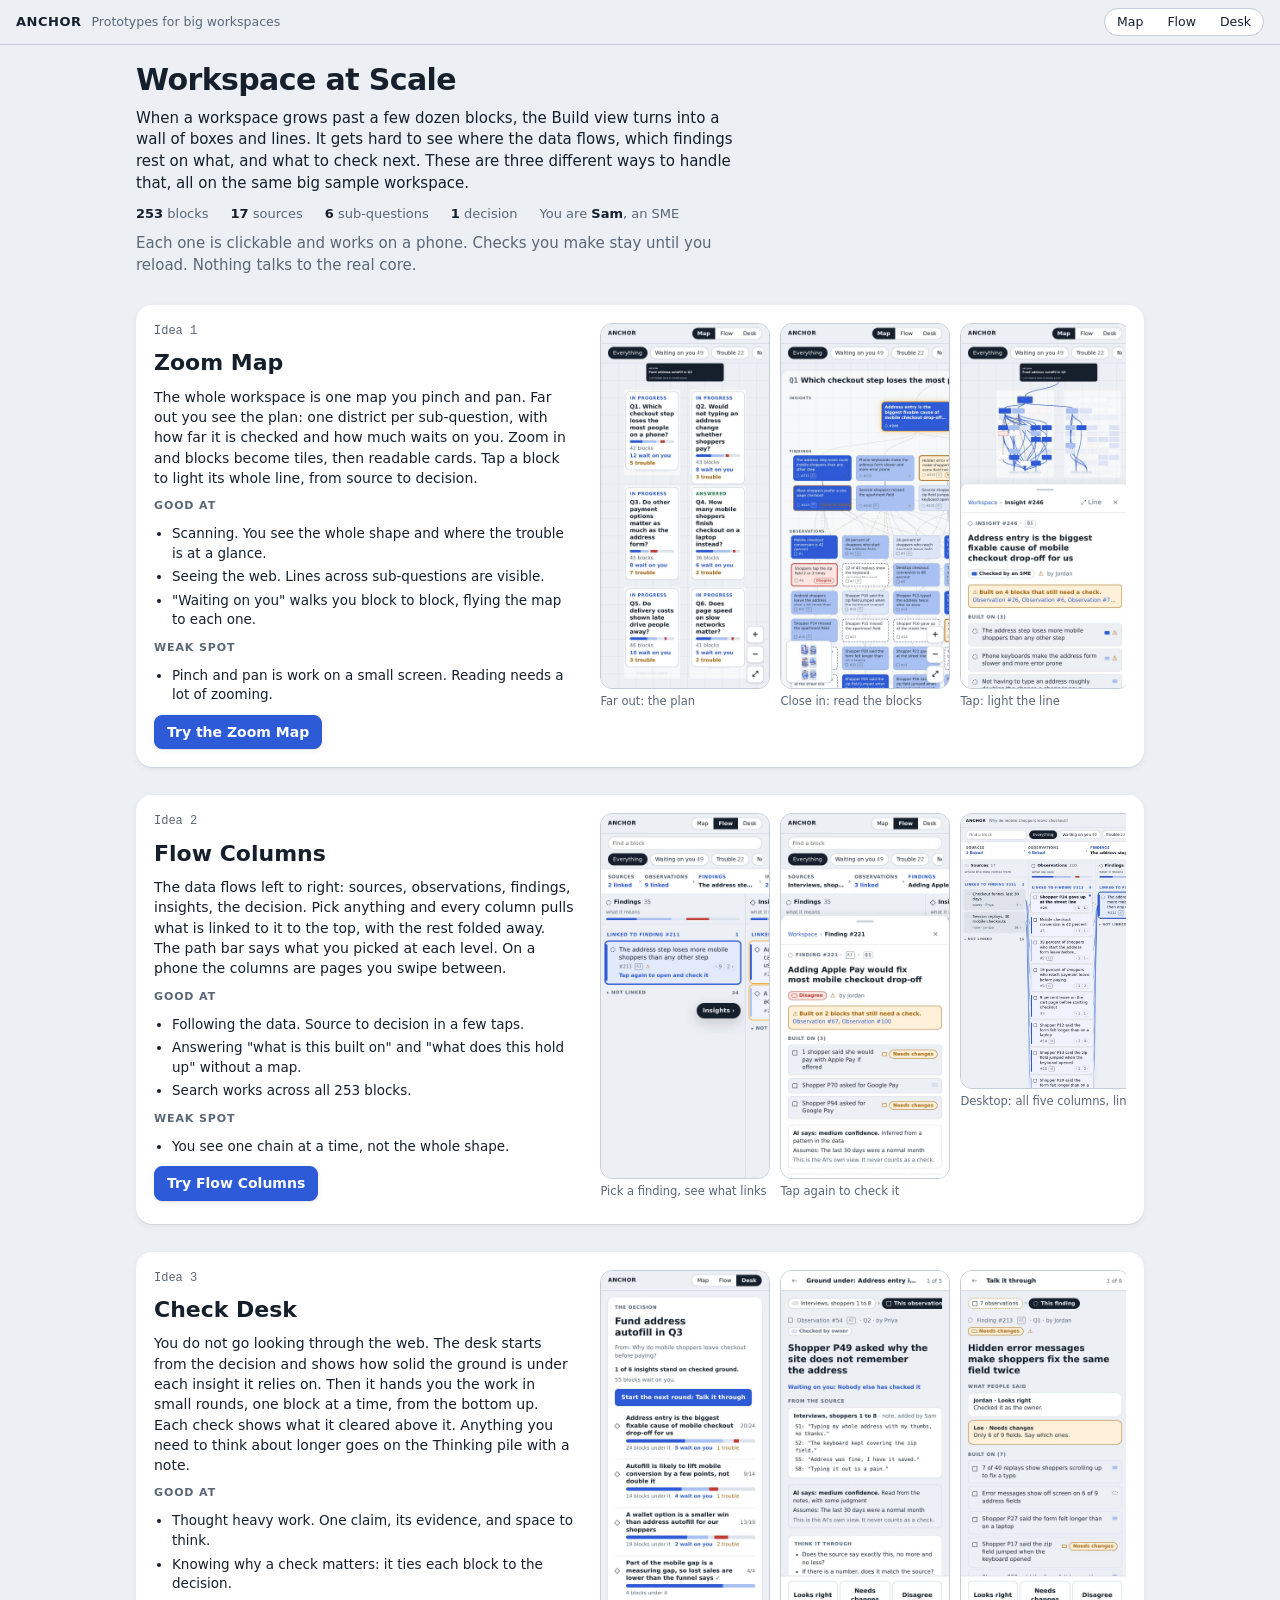
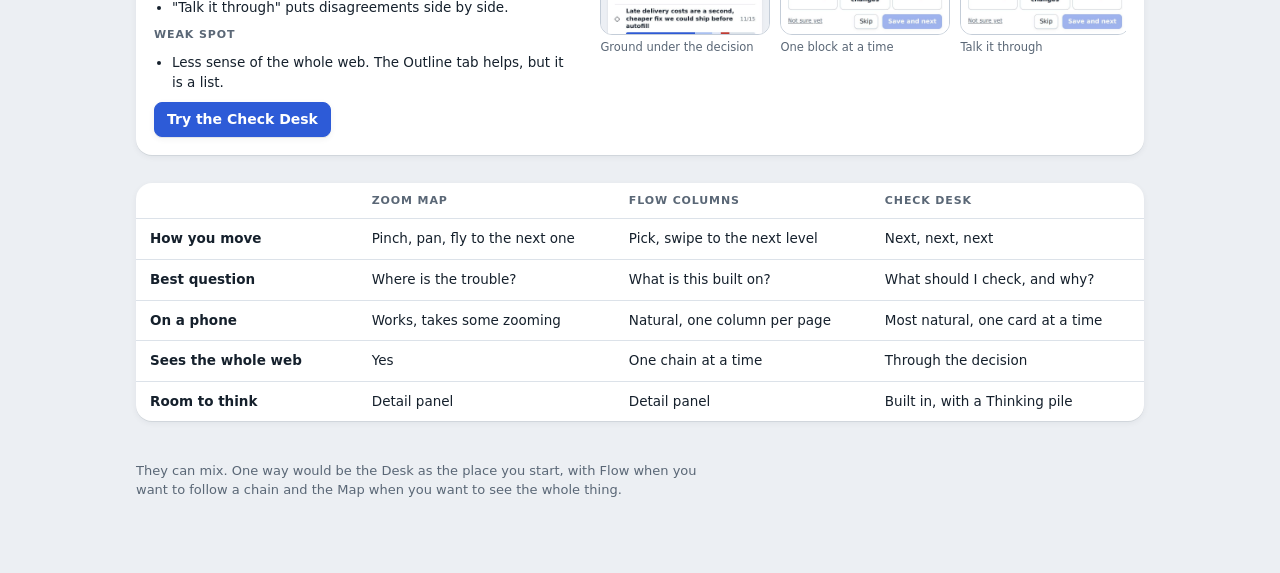
==== prototypes/workspace-scale/index.html @ 54963a24 "Add three prototypes for big workspaces: Zoom Map, Flow Columns, Check Desk All three run on one sha" ====
<!doctype html>
<html lang="en">
<head>
<meta charset="utf-8">
<meta name="viewport" content="width=device-width, initial-scale=1, viewport-fit=cover">
<title>Workspace at Scale</title>
<link rel="stylesheet" href="shared.css">
<style>
  /* Front page for the three workspace-scale prototypes: the problem, then one
     section per idea with phone shots, what it is good at, and a link to try it. */
  body { overflow-y: auto; }
  .page { max-width: 1040px; margin: 0 auto; padding-inline: 16px; padding-block: 18px 60px; display: flex; flex-direction: column; gap: 28px; }
  .intro { display: flex; flex-direction: column; gap: 10px; max-width: 68ch; }
  .intro h1 { font-size: 30px; line-height: 1.15; font-weight: 800; letter-spacing: -.02em; }
  .intro p { margin: 0; font-size: 15px; }
  .facts { display: flex; flex-wrap: wrap; gap: 8px 22px; font-size: 13px; color: var(--muted); }
  .facts b { color: var(--ink); font-variant-numeric: tabular-nums; }
  .idea { background: var(--surface); border-radius: 16px; box-shadow: var(--shadow); padding: 18px; display: grid; grid-template-columns: minmax(0, 1fr) minmax(0, 1.25fr); gap: 18px 26px; }
  @media (max-width: 860px) { .idea { grid-template-columns: minmax(0, 1fr); } }
  .idea .txt { display: flex; flex-direction: column; gap: 10px; min-width: 0; }
  .idea .num { font-family: var(--f-mono); font-size: 12px; color: var(--muted); }
  .idea h2 { font-size: 22px; line-height: 1.2; }
  .idea p { margin: 0; }
  .idea ul { margin: 0; padding-left: 18px; display: flex; flex-direction: column; gap: 4px; font-size: 13.5px; }
  .idea h3 { font-size: 11px; text-transform: uppercase; letter-spacing: .08em; color: var(--muted); font-weight: 700; }
  .try { align-self: flex-start; text-decoration: none; display: inline-block; }
  .shots { display: flex; gap: 10px; overflow-x: auto; padding-bottom: 6px; scroll-snap-type: x mandatory; min-width: 0; }
  .shots figure { margin: 0; flex: none; scroll-snap-align: start; display: flex; flex-direction: column; gap: 4px; }
  .shots img { display: block; border-radius: 12px; border: 1px solid var(--line); background: var(--bg); }
  .shots .ph img { width: 170px; height: auto; }
  .shots .dk img { width: 440px; max-width: 78vw; height: auto; }
  .shots figcaption { font-size: 11.5px; color: var(--muted); max-width: 170px; }
  .shots .dk figcaption { max-width: 440px; }
  .cmp { overflow-x: auto; background: var(--surface); border-radius: 16px; box-shadow: var(--shadow); }
  table { border-collapse: collapse; width: 100%; min-width: 620px; font-size: 13.5px; }
  th, td { text-align: left; padding: 10px 14px; border-top: 1px solid var(--line-soft); vertical-align: top; }
  thead th { border-top: 0; font-size: 11px; text-transform: uppercase; letter-spacing: .08em; color: var(--muted); }
  tbody th { font-weight: 600; width: 22%; }
  .note { font-size: 13px; color: var(--muted); max-width: 68ch; }
</style>
</head>
<body>
<header class="bar">
  <span class="brand">ANCHOR</span>
  <span class="wsname">Prototypes for big workspaces</span>
  <nav class="protos" aria-label="Prototypes"><a href="map.html">Map</a><a href="flow.html">Flow</a><a href="desk.html">Desk</a></nav>
</header>
<main class="page">
  <section class="intro">
    <h1>Workspace at Scale</h1>
    <p>When a workspace grows past a few dozen blocks, the Build view turns into a wall of boxes and lines. It gets hard to see where the data flows, which findings rest on what, and what to check next. These are three different ways to handle that, all on the same big sample workspace.</p>
    <div class="facts"><span><b>253</b> blocks</span><span><b>17</b> sources</span><span><b>6</b> sub-questions</span><span><b>1</b> decision</span><span>You are <b>Sam</b>, an SME</span></div>
    <p class="note">Each one is clickable and works on a phone. Checks you make stay until you reload. Nothing talks to the real core.</p>
  </section>

  <section class="idea" aria-labelledby="i1">
    <div class="txt">
      <span class="num">Idea 1</span>
      <h2 id="i1">Zoom Map</h2>
      <p>The whole workspace is one map you pinch and pan. Far out you see the plan: one district per sub-question, with how far it is checked and how much waits on you. Zoom in and blocks become tiles, then readable cards. Tap a block to light its whole line, from source to decision.</p>
      <h3>Good at</h3>
      <ul><li>Scanning. You see the whole shape and where the trouble is at a glance.</li><li>Seeing the web. Lines across sub-questions are visible.</li><li>"Waiting on you" walks you block to block, flying the map to each one.</li></ul>
      <h3>Weak spot</h3>
      <ul><li>Pinch and pan is work on a small screen. Reading needs a lot of zooming.</li></ul>
      <a class="btn primary try" href="map.html">Try the Zoom Map</a>
    </div>
    <div class="shots">
      <figure class="ph"><img src="shots/phone-map-plan.jpg" alt="Zoom Map on a phone, zoomed out: six sub-question cards with check bars" loading="lazy"><figcaption>Far out: the plan</figcaption></figure>
      <figure class="ph"><img src="shots/phone-map-read.jpg" alt="Zoom Map on a phone, zoomed in: readable block cards" loading="lazy"><figcaption>Close in: read the blocks</figcaption></figure>
      <figure class="ph"><img src="shots/phone-map-trace.jpg" alt="Zoom Map on a phone tracing one insight's line" loading="lazy"><figcaption>Tap: light the line</figcaption></figure>
      <figure class="dk"><img src="shots/desktop-map-trace.jpg" alt="Zoom Map on a desktop tracing an insight's line, detail on the right" loading="lazy"><figcaption>Desktop: the line and the detail side by side</figcaption></figure>
    </div>
  </section>

  <section class="idea" aria-labelledby="i2">
    <div class="txt">
      <span class="num">Idea 2</span>
      <h2 id="i2">Flow Columns</h2>
      <p>The data flows left to right: sources, observations, findings, insights, the decision. Pick anything and every column pulls what is linked to it to the top, with the rest folded away. The path bar says what you picked at each level. On a phone the columns are pages you swipe between.</p>
      <h3>Good at</h3>
      <ul><li>Following the data. Source to decision in a few taps.</li><li>Answering "what is this built on" and "what does this hold up" without a map.</li><li>Search works across all 253 blocks.</li></ul>
      <h3>Weak spot</h3>
      <ul><li>You see one chain at a time, not the whole shape.</li></ul>
      <a class="btn primary try" href="flow.html">Try Flow Columns</a>
    </div>
    <div class="shots">
      <figure class="ph"><img src="shots/phone-flow-pick.jpg" alt="Flow Columns on a phone with one finding picked" loading="lazy"><figcaption>Pick a finding, see what links</figcaption></figure>
      <figure class="ph"><img src="shots/phone-flow-open.jpg" alt="Flow Columns on a phone with the detail sheet open" loading="lazy"><figcaption>Tap again to check it</figcaption></figure>
      <figure class="dk"><img src="shots/desktop-flow-pick.jpg" alt="Flow Columns on a desktop with lines between linked blocks" loading="lazy"><figcaption>Desktop: all five columns, linked blocks joined by lines</figcaption></figure>
    </div>
  </section>

  <section class="idea" aria-labelledby="i3">
    <div class="txt">
      <span class="num">Idea 3</span>
      <h2 id="i3">Check Desk</h2>
      <p>You do not go looking through the web. The desk starts from the decision and shows how solid the ground is under each insight it relies on. Then it hands you the work in small rounds, one block at a time, from the bottom up. Each check shows what it cleared above it. Anything you need to think about longer goes on the Thinking pile with a note.</p>
      <h3>Good at</h3>
      <ul><li>Thought heavy work. One claim, its evidence, and space to think.</li><li>Knowing why a check matters: it ties each block to the decision.</li><li>"Talk it through" puts disagreements side by side.</li></ul>
      <h3>Weak spot</h3>
      <ul><li>Less sense of the whole web. The Outline tab helps, but it is a list.</li></ul>
      <a class="btn primary try" href="desk.html">Try the Check Desk</a>
    </div>
    <div class="shots">
      <figure class="ph"><img src="shots/phone-desk-home.jpg" alt="Check Desk on a phone: the decision and ground under each insight" loading="lazy"><figcaption>Ground under the decision</figcaption></figure>
      <figure class="ph"><img src="shots/phone-desk-round.jpg" alt="Check Desk on a phone: one observation with its source lines" loading="lazy"><figcaption>One block at a time</figcaption></figure>
      <figure class="ph"><img src="shots/phone-desk-talk.jpg" alt="Check Desk on a phone: a disagreement to talk through" loading="lazy"><figcaption>Talk it through</figcaption></figure>
      <figure class="dk"><img src="shots/desktop-desk-round.jpg" alt="Check Desk on a desktop: round list, the block, and what it holds up" loading="lazy"><figcaption>Desktop: the round, the block, and what it holds up</figcaption></figure>
    </div>
  </section>

  <section class="cmp" aria-label="Side by side">
    <table>
      <thead><tr><th></th><th>Zoom Map</th><th>Flow Columns</th><th>Check Desk</th></tr></thead>
      <tbody>
        <tr><th>How you move</th><td>Pinch, pan, fly to the next one</td><td>Pick, swipe to the next level</td><td>Next, next, next</td></tr>
        <tr><th>Best question</th><td>Where is the trouble?</td><td>What is this built on?</td><td>What should I check, and why?</td></tr>
        <tr><th>On a phone</th><td>Works, takes some zooming</td><td>Natural, one column per page</td><td>Most natural, one card at a time</td></tr>
        <tr><th>Sees the whole web</th><td>Yes</td><td>One chain at a time</td><td>Through the decision</td></tr>
        <tr><th>Room to think</th><td>Detail panel</td><td>Detail panel</td><td>Built in, with a Thinking pile</td></tr>
      </tbody>
    </table>
  </section>
  <p class="note">They can mix. One way would be the Desk as the place you start, with Flow when you want to follow a chain and the Map when you want to see the whole thing.</p>
</main>
</body>
</html>
---- prototypes/workspace-scale/shared.css ----
/* Shared look for the workspace-scale prototypes. Same colors, marks and words
   as the app (anchor/static/index.html and prototypes/cabinet.html). */
:root {
  --bg: #ECEFF3; --surface: #FFFFFF; --ink: #15202C; --muted: #5A6776; --line: #C4CDD8; --line-soft: #DCE2E9;
  --accent: #2D5BD7; --accent-soft: #E3EAFB; --on-accent: #FFFFFF;
  --fill-owner: #DDE6F7; --fill-peers: #A9C1F2; --fill-sme: #2D5BD7; --on-sme: #FFFFFF;
  --amber: #A8660C; --amber-bg: #FFF1D9; --red: #C23B32; --red-bg: #FDE5E2; --green: #1F7A4D; --green-bg: #DDF3E6;
  --glow: #F2B33D; --stone: #DFE4EA; --grid: rgba(21,32,44,.06);
  --shadow: 0 1px 0 rgba(21,32,44,.08), 0 2px 6px rgba(21,32,44,.06);
  --lift: 0 10px 30px rgba(21,32,44,.18);
  --f-body: ui-sans-serif, system-ui, -apple-system, "Segoe UI", Roboto, sans-serif;
  --f-mono: ui-monospace, "SFMono-Regular", Menlo, Consolas, monospace;
  --panel: 400px;
}
@media (prefers-color-scheme: dark) {
  :root:not([data-theme="light"]) {
    --bg: #0E141B; --surface: #17202A; --ink: #E4EAF1; --muted: #93A1B1; --line: #2D3947; --line-soft: #222C38;
    --accent: #6F97FF; --accent-soft: #1C2A44; --on-accent: #0E141B;
    --fill-owner: #1F2E45; --fill-peers: #2B4A82; --fill-sme: #4C7DF0; --on-sme: #FFFFFF;
    --amber: #E6A646; --amber-bg: #3A2A12; --red: #F0766C; --red-bg: #3D1C1A; --green: #5CC98E; --green-bg: #12301F;
    --glow: #F2B33D; --stone: #2B3643; --grid: rgba(255,255,255,.04);
    --shadow: 0 1px 0 rgba(0,0,0,.4), 0 2px 8px rgba(0,0,0,.3); --lift: 0 12px 34px rgba(0,0,0,.55);
    color-scheme: dark;
  }
}
:root[data-theme="dark"] {
  --bg: #0E141B; --surface: #17202A; --ink: #E4EAF1; --muted: #93A1B1; --line: #2D3947; --line-soft: #222C38;
  --accent: #6F97FF; --accent-soft: #1C2A44; --on-accent: #0E141B;
  --fill-owner: #1F2E45; --fill-peers: #2B4A82; --fill-sme: #4C7DF0; --on-sme: #FFFFFF;
  --amber: #E6A646; --amber-bg: #3A2A12; --red: #F0766C; --red-bg: #3D1C1A; --green: #5CC98E; --green-bg: #12301F;
  --glow: #F2B33D; --stone: #2B3643; --grid: rgba(255,255,255,.04);
  --shadow: 0 1px 0 rgba(0,0,0,.4), 0 2px 8px rgba(0,0,0,.3); --lift: 0 12px 34px rgba(0,0,0,.55);
  color-scheme: dark;
}
* { box-sizing: border-box; }
[hidden] { display: none !important; }
html, body { height: 100%; margin: 0; }
body { background: var(--bg); color: var(--ink); font: 14px/1.45 var(--f-body); -webkit-tap-highlight-color: transparent; }
button, input, select, textarea { font: inherit; color: inherit; }
button { cursor: pointer; }
:focus-visible { outline: 2px solid var(--accent); outline-offset: 2px; }
h1, h2, h3 { margin: 0; text-wrap: balance; }
.muted { color: var(--muted); }
.small { font-size: 12.5px; }
.warn { color: var(--amber); }
.row { display: flex; flex-wrap: wrap; gap: 6px 8px; align-items: center; }
.grow { flex: 1; }

/* Top bar with the prototype switcher */
.bar { display: flex; align-items: center; gap: 10px; padding: calc(8px + env(safe-area-inset-top, 0px)) 16px 8px; border-bottom: 1px solid var(--line); background: var(--bg); min-width: 0; }
.brand { font-weight: 800; letter-spacing: .04em; font-size: 13px; }
.brand a { color: inherit; text-decoration: none; }
.protos { display: inline-flex; border: 1px solid var(--line); border-radius: 999px; overflow: hidden; background: var(--surface); margin-left: auto; flex: none; }
.protos a { padding: 4px 12px; font-size: 12.5px; color: var(--ink); text-decoration: none; }
.protos a[aria-current="page"] { background: var(--ink); color: var(--bg); font-weight: 600; }
.wsname { font-size: 12.5px; color: var(--muted); white-space: nowrap; overflow: hidden; text-overflow: ellipsis; min-width: 0; }
@media (max-width: 520px) { .wsname { display: none; } }

.btn { border: 1px solid var(--line); background: var(--surface); padding: 6px 12px; border-radius: 8px; box-shadow: var(--shadow); white-space: nowrap; }
.btn.primary { background: var(--accent); border-color: var(--accent); color: var(--on-accent); font-weight: 600; }
.btn:disabled { opacity: .45; cursor: default; }
.btn.ghost { background: none; box-shadow: none; border-color: transparent; }
.linkbtn { border: 0; background: none; color: var(--accent); padding: 0; font-weight: 500; text-align: left; }
.chips { display: flex; gap: 6px; overflow-x: auto; scrollbar-width: none; }
.chips::-webkit-scrollbar { display: none; }
.chips button { border: 1px solid var(--line); background: var(--surface); border-radius: 999px; padding: 4px 11px; font-size: 12.5px; white-space: nowrap; flex: none; }
.chips button[aria-pressed="true"] { background: var(--ink); color: var(--bg); border-color: var(--ink); }
.chips .n { font-variant-numeric: tabular-nums; opacity: .7; margin-left: 3px; }

/* Marks: level shapes, state squares, tags */
.shape { width: 11px; height: 11px; display: inline-block; border: 1.5px solid currentColor; flex: none; }
.shape.observation { border-radius: 1px; }
.shape.finding { border-radius: 50%; border-style: dashed; }
.shape.insight { transform: rotate(45deg) scale(.85); }
.shape.source { border-radius: 2px; background: var(--stone); border-color: var(--line); height: 8px; width: 13px; }
.shape.decision { border-radius: 2px; background: var(--ink); border-color: var(--ink); width: 13px; }
.tag { display: inline-flex; align-items: center; gap: 5px; font-size: 11px; font-weight: 600; padding: 1px 8px; border-radius: 999px; white-space: nowrap; border: 1px solid var(--line); background: var(--surface); }
.tag.t-needs_check { border-style: dashed; border-color: var(--muted); }
.tag.t-needs_changes { color: var(--amber); border-color: var(--amber); background: var(--amber-bg); }
.tag.t-disagreement { color: var(--red); border-color: var(--red); background: var(--red-bg); }
.tag.t-nothing { color: var(--amber); border-color: var(--amber); background: transparent; }
.ai { font-family: var(--f-mono); font-size: 9.5px; border: 1px solid currentColor; border-radius: 3px; padding: 0 3px; opacity: .75; line-height: 1.5; }
.sq { width: 12px; height: 8px; border-radius: 2px; border: 1px solid var(--line); display: inline-block; flex: none; }
.s-needs_check { background: transparent; border: 1.5px dashed var(--muted); }
.s-checked_by_owner { background: var(--fill-owner); }
.s-checked_by_peers { background: var(--fill-peers); }
.s-checked_by_sme { background: var(--fill-sme); border-color: var(--fill-sme); }
.s-needs_changes { background: var(--amber-bg); border-color: var(--amber); }
.s-disagreement { background: var(--red-bg); border-color: var(--red); }
.qchip { font-family: var(--f-mono); font-size: 10.5px; border: 1px solid var(--line); border-radius: 4px; padding: 0 4px; color: var(--muted); }

/* The detail and the check, shared by every prototype */
.dt { display: flex; flex-direction: column; gap: 14px; }
.dt h2 { font-size: 18px; line-height: 1.3; font-weight: 700; }
.eyebrow { display: inline-flex; flex-wrap: wrap; align-items: center; gap: 7px; font-size: 11px; text-transform: uppercase; letter-spacing: .08em; color: var(--muted); font-weight: 600; }
.by { font-size: 12.5px; color: var(--muted); }
.waits { font-size: 12.5px; font-weight: 600; color: var(--accent); }
.sect { display: flex; flex-direction: column; gap: 6px; }
.sect > h3, .fold > summary { font-size: 11px; text-transform: uppercase; letter-spacing: .08em; color: var(--muted); font-weight: 600; }
.fold > summary { cursor: pointer; list-style: none; padding: 2px 0; }
.fold > summary::-webkit-details-marker { display: none; }
.fold > summary::before { content: "▸ "; }
.fold[open] > summary::before { content: "▾ "; }
.fold > .in, .fold > .asks { margin-top: 8px; }
.fold > .in { display: flex; flex-direction: column; gap: 6px; }
.uitem { display: grid; grid-template-columns: 14px minmax(0, 1fr) auto; gap: 2px 8px; align-items: start; text-align: left; border: 1px solid var(--line-soft); background: var(--bg); border-radius: 8px; padding: 8px 10px; width: 100%; color: var(--ink); }
.uitem .shape { margin-top: 4px; }
.uitem .s { font-size: 13px; line-height: 1.35; }
.uitem .r { display: flex; gap: 5px; align-items: center; padding-top: 3px; }
.uitem:hover { border-color: var(--line); }
.srcbody { margin: 0; font-family: var(--f-mono); font-size: 12px; white-space: pre-wrap; background: var(--bg); border: 1px solid var(--line-soft); border-radius: 8px; padding: 10px; overflow-wrap: anywhere; }
.aibox { border: 1.5px dashed var(--line); border-radius: 10px; padding: 9px 11px; font-size: 12.5px; display: flex; flex-direction: column; gap: 4px; }
.flag { border: 1px solid var(--amber); background: var(--amber-bg); border-radius: 9px; padding: 8px 10px; font-size: 12.5px; }
.flag b { color: var(--amber); }
.verdicts { display: grid; grid-template-columns: repeat(3, minmax(0, 1fr)); gap: 6px; }
.verdicts.one { grid-template-columns: minmax(0, 1fr); }
.verdicts button { border: 1.5px solid var(--line); background: var(--surface); border-radius: 9px; padding: 10px 4px; font-weight: 600; font-size: 13px; }
.verdicts button[aria-pressed="true"][data-v="looks_right"] { border-color: var(--green); background: var(--green-bg); }
.verdicts button[aria-pressed="true"][data-v="needs_changes"] { border-color: var(--amber); background: var(--amber-bg); }
.verdicts button[aria-pressed="true"][data-v="disagree"] { border-color: var(--red); background: var(--red-bg); }
.hows { display: flex; flex-wrap: wrap; gap: 6px; }
.hows button { border: 1px solid var(--line); background: none; border-radius: 999px; padding: 4px 10px; font-size: 12px; }
.hows button[aria-pressed="true"] { background: var(--ink); color: var(--bg); border-color: var(--ink); }
.yourcheck { border-top: 1px solid var(--line-soft); padding-top: 12px; }
.yourcheck textarea { width: 100%; padding: 8px 10px; border-radius: 8px; border: 1px solid var(--line); background: var(--bg); resize: vertical; }
.yourcheck .btn.primary { align-self: flex-start; }
.asks { margin: 0; padding-left: 18px; font-size: 13px; display: flex; flex-direction: column; gap: 3px; }

/* Side panel on desktop, bottom sheet on a phone */
.panel { background: var(--surface); border-left: 1px solid var(--line); display: flex; flex-direction: column; min-width: 0; min-height: 0; }
.panel-top { display: flex; align-items: center; gap: 8px; padding: 10px 16px; border-bottom: 1px solid var(--line-soft); position: sticky; top: 0; background: var(--surface); z-index: 2; }
.panel-top .trail { flex: 1; min-width: 0; font-size: 12.5px; display: flex; gap: 2px 6px; flex-wrap: wrap; align-items: center; }
.trail button { border: 0; background: none; padding: 0; color: var(--accent); font-weight: 500; max-width: 16ch; overflow: hidden; text-overflow: ellipsis; white-space: nowrap; }
.trail .here { color: var(--ink); font-weight: 700; }
.trail .sep { color: var(--muted); }
.panel-body { padding: 16px 16px calc(28px + env(safe-area-inset-bottom, 0px)); overflow: auto; min-height: 0; flex: 1; overscroll-behavior: contain; }
.iconbtn { border: 1px solid transparent; background: none; color: var(--muted); border-radius: 6px; padding: 2px 8px; font-size: 15px; line-height: 1.3; }
.iconbtn:hover { border-color: var(--line); color: var(--ink); }
.handle { display: none; }
@media (max-width: 899px) {
  .panel { position: fixed; left: 0; right: 0; bottom: 0; height: 72%; border-left: 0; border-radius: 16px 16px 0 0; box-shadow: var(--lift); z-index: 40; transition: transform .22s ease, height .22s ease; }
  .panel.full { height: calc(100% - 40px - env(safe-area-inset-top, 0px)); }
  .panel.closed { transform: translateY(105%); }
  .panel-top { border-radius: 16px 16px 0 0; padding-top: 4px; flex-wrap: wrap; }
  .handle { display: block; width: 100%; height: 18px; border: 0; background: none; position: relative; }
  .handle::after { content: ""; position: absolute; left: 50%; top: 7px; width: 40px; height: 4px; border-radius: 2px; background: var(--line); transform: translateX(-50%); }
}

.toast { position: fixed; left: 50%; transform: translateX(-50%); bottom: calc(20px + env(safe-area-inset-bottom, 0px)); background: var(--ink); color: var(--bg); padding: 9px 14px; border-radius: 10px; font-size: 13px; z-index: 80; max-width: calc(100% - 32px); box-shadow: var(--lift); }
@media (prefers-reduced-motion: reduce) { *, *::before, *::after { transition: none !important; animation: none !important; } }
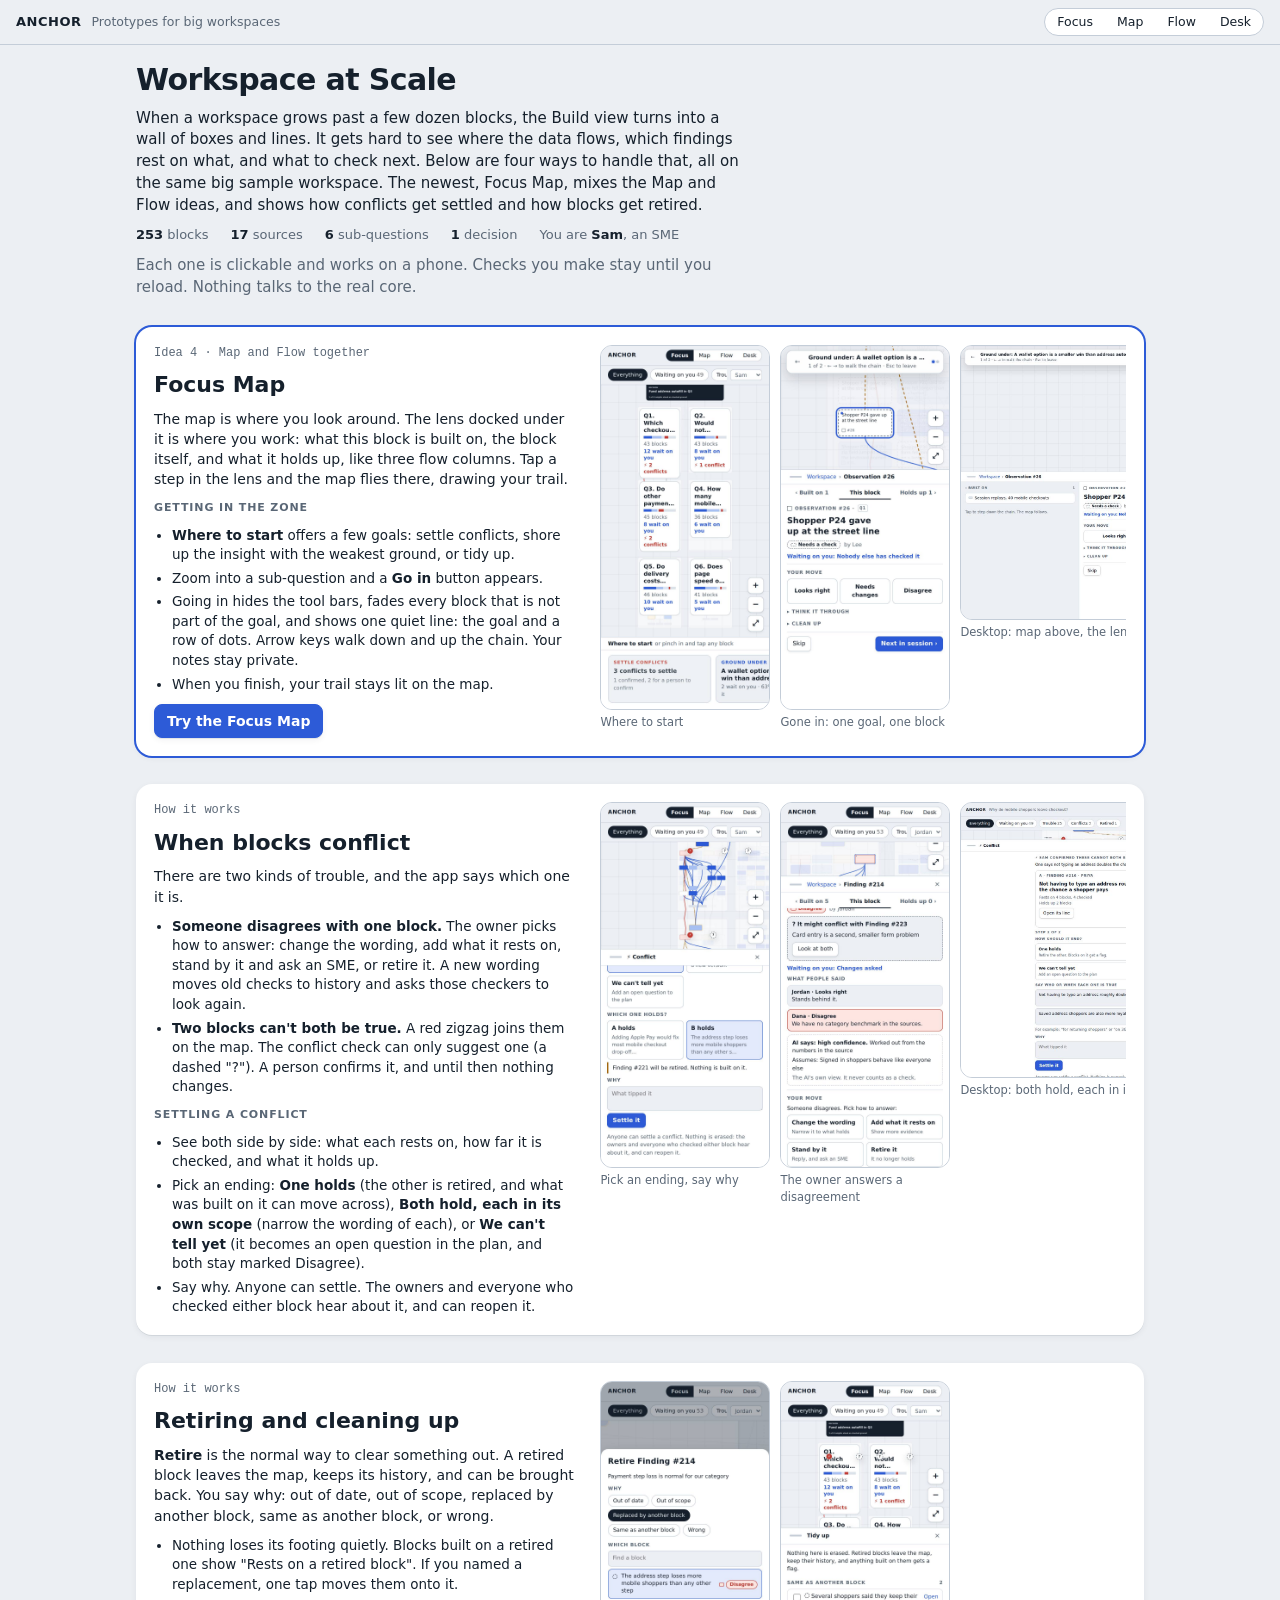
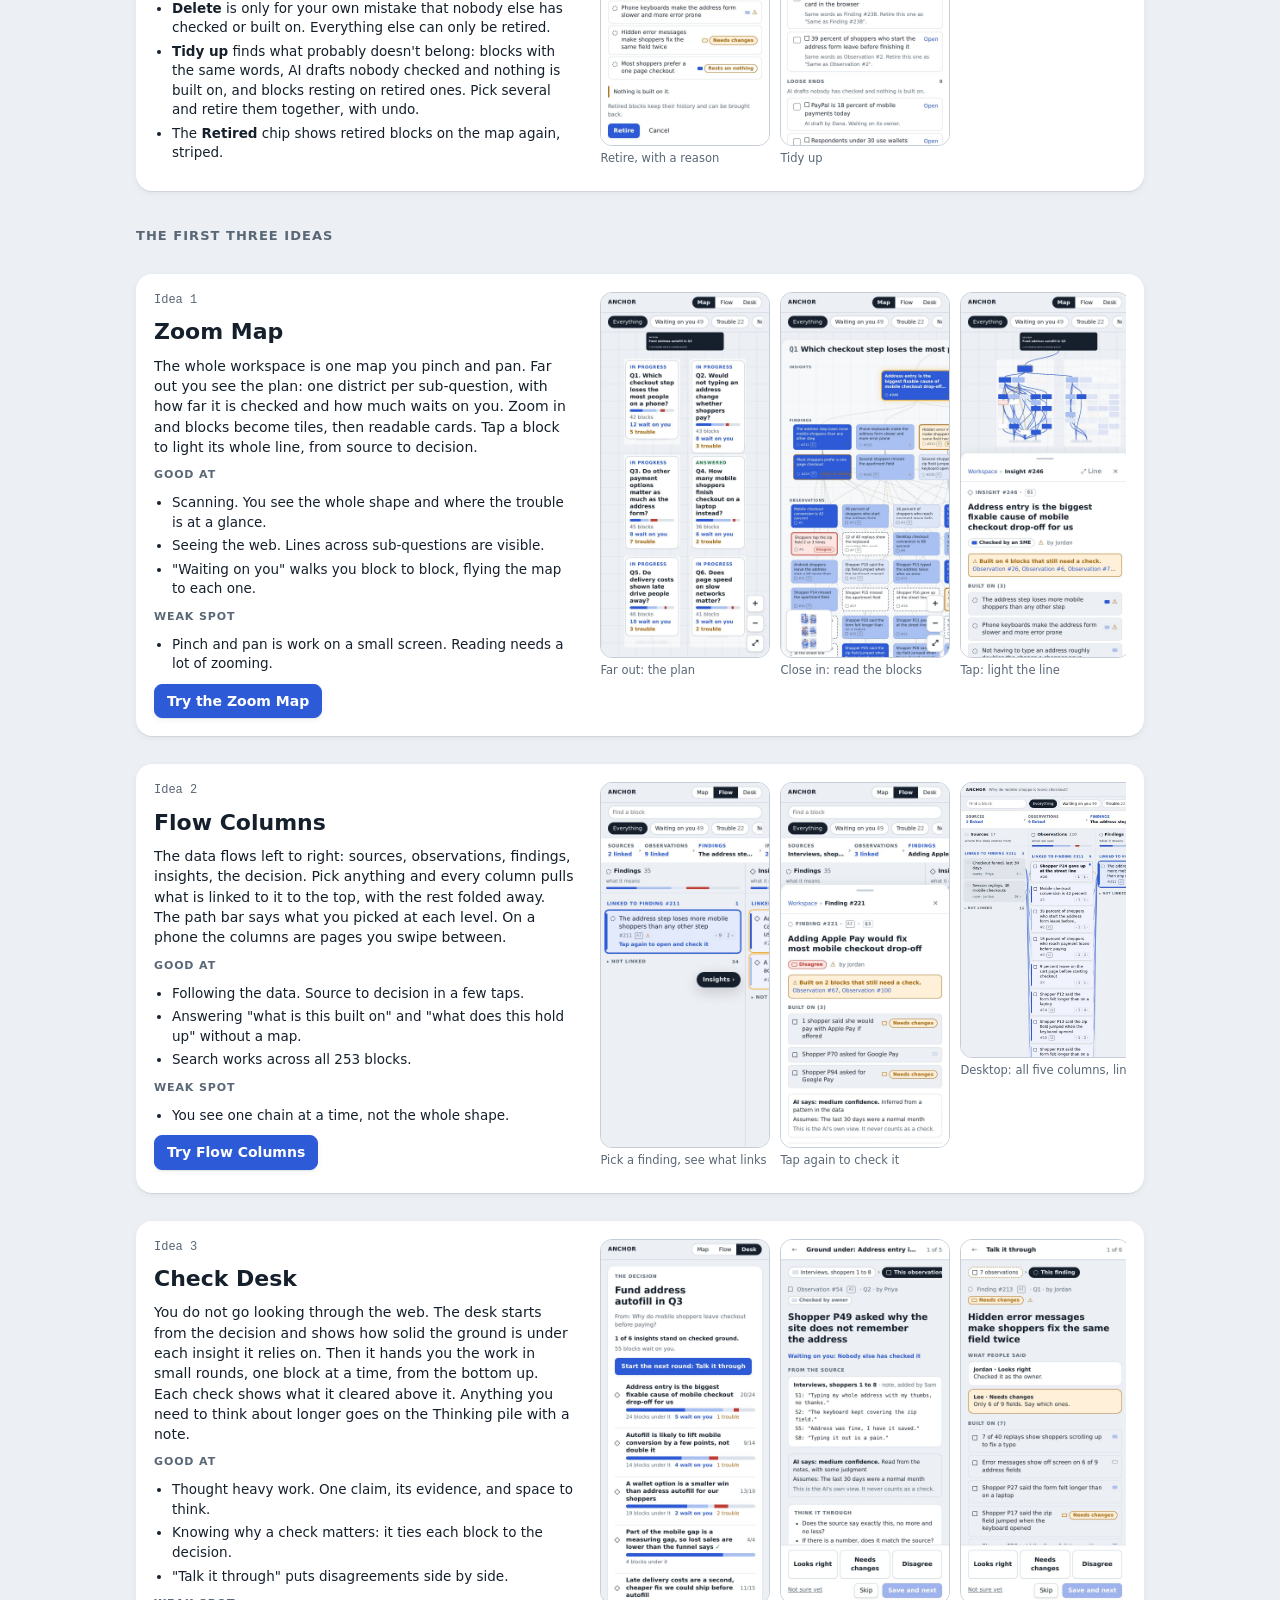
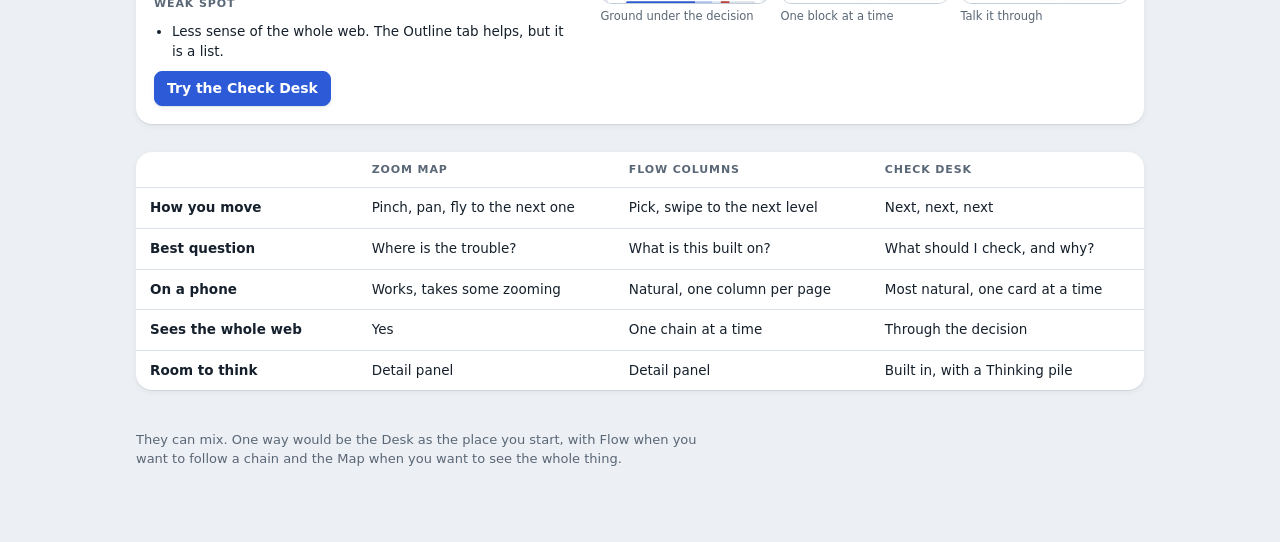
==== commit 30260e3b: "Add Focus Map: the map and flow lens together, with conflicts and retiring The map is for looking ar" ====
--- a/prototypes/workspace-scale/index.html
+++ b/prototypes/workspace-scale/index.html
@@ -36,6 +36,8 @@
   th, td { text-align: left; padding: 10px 14px; border-top: 1px solid var(--line-soft); vertical-align: top; }
   thead th { border-top: 0; font-size: 11px; text-transform: uppercase; letter-spacing: .08em; color: var(--muted); }
   tbody th { font-weight: 600; width: 22%; }
+  .idea.new { box-shadow: 0 0 0 2px var(--accent), var(--shadow); }
+  .earlier { font-size: 13px; text-transform: uppercase; letter-spacing: .08em; color: var(--muted); margin-top: 8px; }
   .note { font-size: 13px; color: var(--muted); max-width: 68ch; }
 </style>
 </head>
@@ -43,16 +45,74 @@
 <header class="bar">
   <span class="brand">ANCHOR</span>
   <span class="wsname">Prototypes for big workspaces</span>
-  <nav class="protos" aria-label="Prototypes"><a href="map.html">Map</a><a href="flow.html">Flow</a><a href="desk.html">Desk</a></nav>
+  <nav class="protos" aria-label="Prototypes"><a href="focus.html">Focus</a><a href="map.html">Map</a><a href="flow.html">Flow</a><a href="desk.html">Desk</a></nav>
 </header>
 <main class="page">
   <section class="intro">
     <h1>Workspace at Scale</h1>
-    <p>When a workspace grows past a few dozen blocks, the Build view turns into a wall of boxes and lines. It gets hard to see where the data flows, which findings rest on what, and what to check next. These are three different ways to handle that, all on the same big sample workspace.</p>
+    <p>When a workspace grows past a few dozen blocks, the Build view turns into a wall of boxes and lines. It gets hard to see where the data flows, which findings rest on what, and what to check next. Below are four ways to handle that, all on the same big sample workspace. The newest, Focus Map, mixes the Map and Flow ideas, and shows how conflicts get settled and how blocks get retired.</p>
     <div class="facts"><span><b>253</b> blocks</span><span><b>17</b> sources</span><span><b>6</b> sub-questions</span><span><b>1</b> decision</span><span>You are <b>Sam</b>, an SME</span></div>
     <p class="note">Each one is clickable and works on a phone. Checks you make stay until you reload. Nothing talks to the real core.</p>
   </section>
 
+  <section class="idea new" aria-labelledby="i4">
+    <div class="txt">
+      <span class="num">Idea 4 · Map and Flow together</span>
+      <h2 id="i4">Focus Map</h2>
+      <p>The map is where you look around. The lens docked under it is where you work: what this block is built on, the block itself, and what it holds up, like three flow columns. Tap a step in the lens and the map flies there, drawing your trail.</p>
+      <h3>Getting in the zone</h3>
+      <ul><li><b>Where to start</b> offers a few goals: settle conflicts, shore up the insight with the weakest ground, or tidy up.</li><li>Zoom into a sub-question and a <b>Go in</b> button appears.</li><li>Going in hides the tool bars, fades every block that is not part of the goal, and shows one quiet line: the goal and a row of dots. Arrow keys walk down and up the chain. Your notes stay private.</li><li>When you finish, your trail stays lit on the map.</li></ul>
+      <a class="btn primary try" href="focus.html">Try the Focus Map</a>
+    </div>
+    <div class="shots">
+      <figure class="ph"><img src="shots/phone-focus-start.jpg" alt="Focus Map on a phone: the plan with places to start below" loading="lazy"><figcaption>Where to start</figcaption></figure>
+      <figure class="ph"><img src="shots/phone-focus-zone.jpg" alt="Focus Map on a phone in focus mode: one block, the rest faded" loading="lazy"><figcaption>Gone in: one goal, one block</figcaption></figure>
+      <figure class="dk"><img src="shots/desktop-focus-zone.jpg" alt="Focus Map on a desktop in focus mode: map above, three-column lens below" loading="lazy"><figcaption>Desktop: map above, the lens below</figcaption></figure>
+    </div>
+  </section>
+
+  <section class="idea" aria-labelledby="c1">
+    <div class="txt">
+      <span class="num">How it works</span>
+      <h2 id="c1">When blocks conflict</h2>
+      <p>There are two kinds of trouble, and the app says which one it is.</p>
+      <ul>
+        <li><b>Someone disagrees with one block.</b> The owner picks how to answer: change the wording, add what it rests on, stand by it and ask an SME, or retire it. A new wording moves old checks to history and asks those checkers to look again.</li>
+        <li><b>Two blocks can't both be true.</b> A red zigzag joins them on the map. The conflict check can only suggest one (a dashed "?"). A person confirms it, and until then nothing changes.</li>
+      </ul>
+      <h3>Settling a conflict</h3>
+      <ul>
+        <li>See both side by side: what each rests on, how far it is checked, and what it holds up.</li>
+        <li>Pick an ending: <b>One holds</b> (the other is retired, and what was built on it can move across), <b>Both hold, each in its own scope</b> (narrow the wording of each), or <b>We can't tell yet</b> (it becomes an open question in the plan, and both stay marked Disagree).</li>
+        <li>Say why. Anyone can settle. The owners and everyone who checked either block hear about it, and can reopen it.</li>
+      </ul>
+    </div>
+    <div class="shots">
+      <figure class="ph"><img src="shots/phone-focus-conflict.jpg" alt="Settling a conflict on a phone: pick which one holds and say why" loading="lazy"><figcaption>Pick an ending, say why</figcaption></figure>
+      <figure class="ph"><img src="shots/phone-focus-owner.jpg" alt="The owner's four ways to answer a disagreement" loading="lazy"><figcaption>The owner answers a disagreement</figcaption></figure>
+      <figure class="dk"><img src="shots/desktop-focus-conflict.jpg" alt="A conflict on a desktop: both blocks side by side, scoping the wording" loading="lazy"><figcaption>Desktop: both hold, each in its own scope</figcaption></figure>
+    </div>
+  </section>
+
+  <section class="idea" aria-labelledby="c2">
+    <div class="txt">
+      <span class="num">How it works</span>
+      <h2 id="c2">Retiring and cleaning up</h2>
+      <p><b>Retire</b> is the normal way to clear something out. A retired block leaves the map, keeps its history, and can be brought back. You say why: out of date, out of scope, replaced by another block, same as another block, or wrong.</p>
+      <ul>
+        <li>Nothing loses its footing quietly. Blocks built on a retired one show "Rests on a retired block". If you named a replacement, one tap moves them onto it.</li>
+        <li><b>Delete</b> is only for your own mistake that nobody else has checked or built on. Everything else can only be retired.</li>
+        <li><b>Tidy up</b> finds what probably doesn't belong: blocks with the same words, AI drafts nobody checked and nothing is built on, and blocks resting on retired ones. Pick several and retire them together, with undo.</li>
+        <li>The <b>Retired</b> chip shows retired blocks on the map again, striped.</li>
+      </ul>
+    </div>
+    <div class="shots">
+      <figure class="ph"><img src="shots/phone-focus-retire.jpg" alt="Retiring a block on a phone: pick a reason and a replacement" loading="lazy"><figcaption>Retire, with a reason</figcaption></figure>
+      <figure class="ph"><img src="shots/phone-focus-tidy.jpg" alt="Tidy up on a phone: duplicates and loose ends to retire" loading="lazy"><figcaption>Tidy up</figcaption></figure>
+    </div>
+  </section>
+
+  <h2 class="earlier">The first three ideas</h2>
   <section class="idea" aria-labelledby="i1">
     <div class="txt">
       <span class="num">Idea 1</span>
--- a/prototypes/workspace-scale/shared.css
+++ b/prototypes/workspace-scale/shared.css
@@ -87,6 +87,7 @@
 .s-checked_by_sme { background: var(--fill-sme); border-color: var(--fill-sme); }
 .s-needs_changes { background: var(--amber-bg); border-color: var(--amber); }
 .s-disagreement { background: var(--red-bg); border-color: var(--red); }
+.s-retired { background: repeating-linear-gradient(135deg, var(--line) 0 2px, transparent 2px 5px); border-color: var(--line); }
 .qchip { font-family: var(--f-mono); font-size: 10.5px; border: 1px solid var(--line); border-radius: 4px; padding: 0 4px; color: var(--muted); }
 
 /* The detail and the check, shared by every prototype */
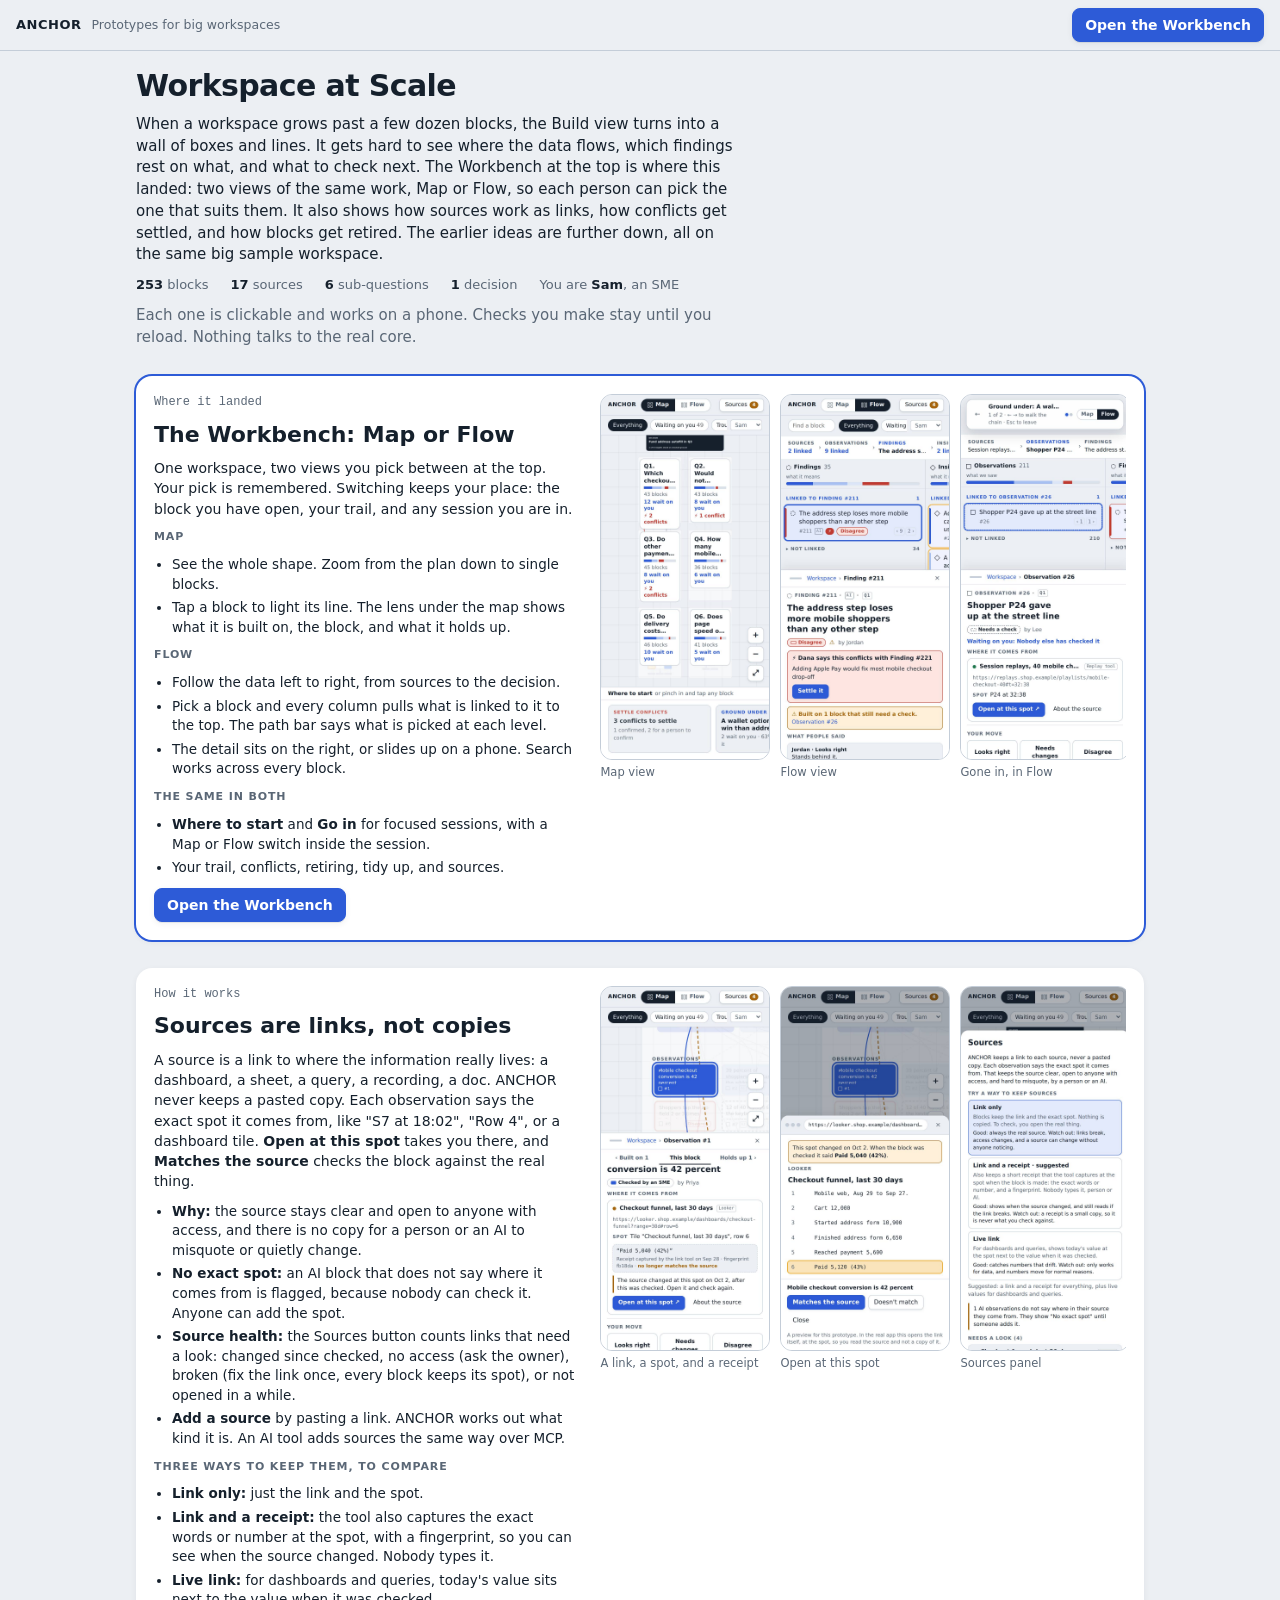
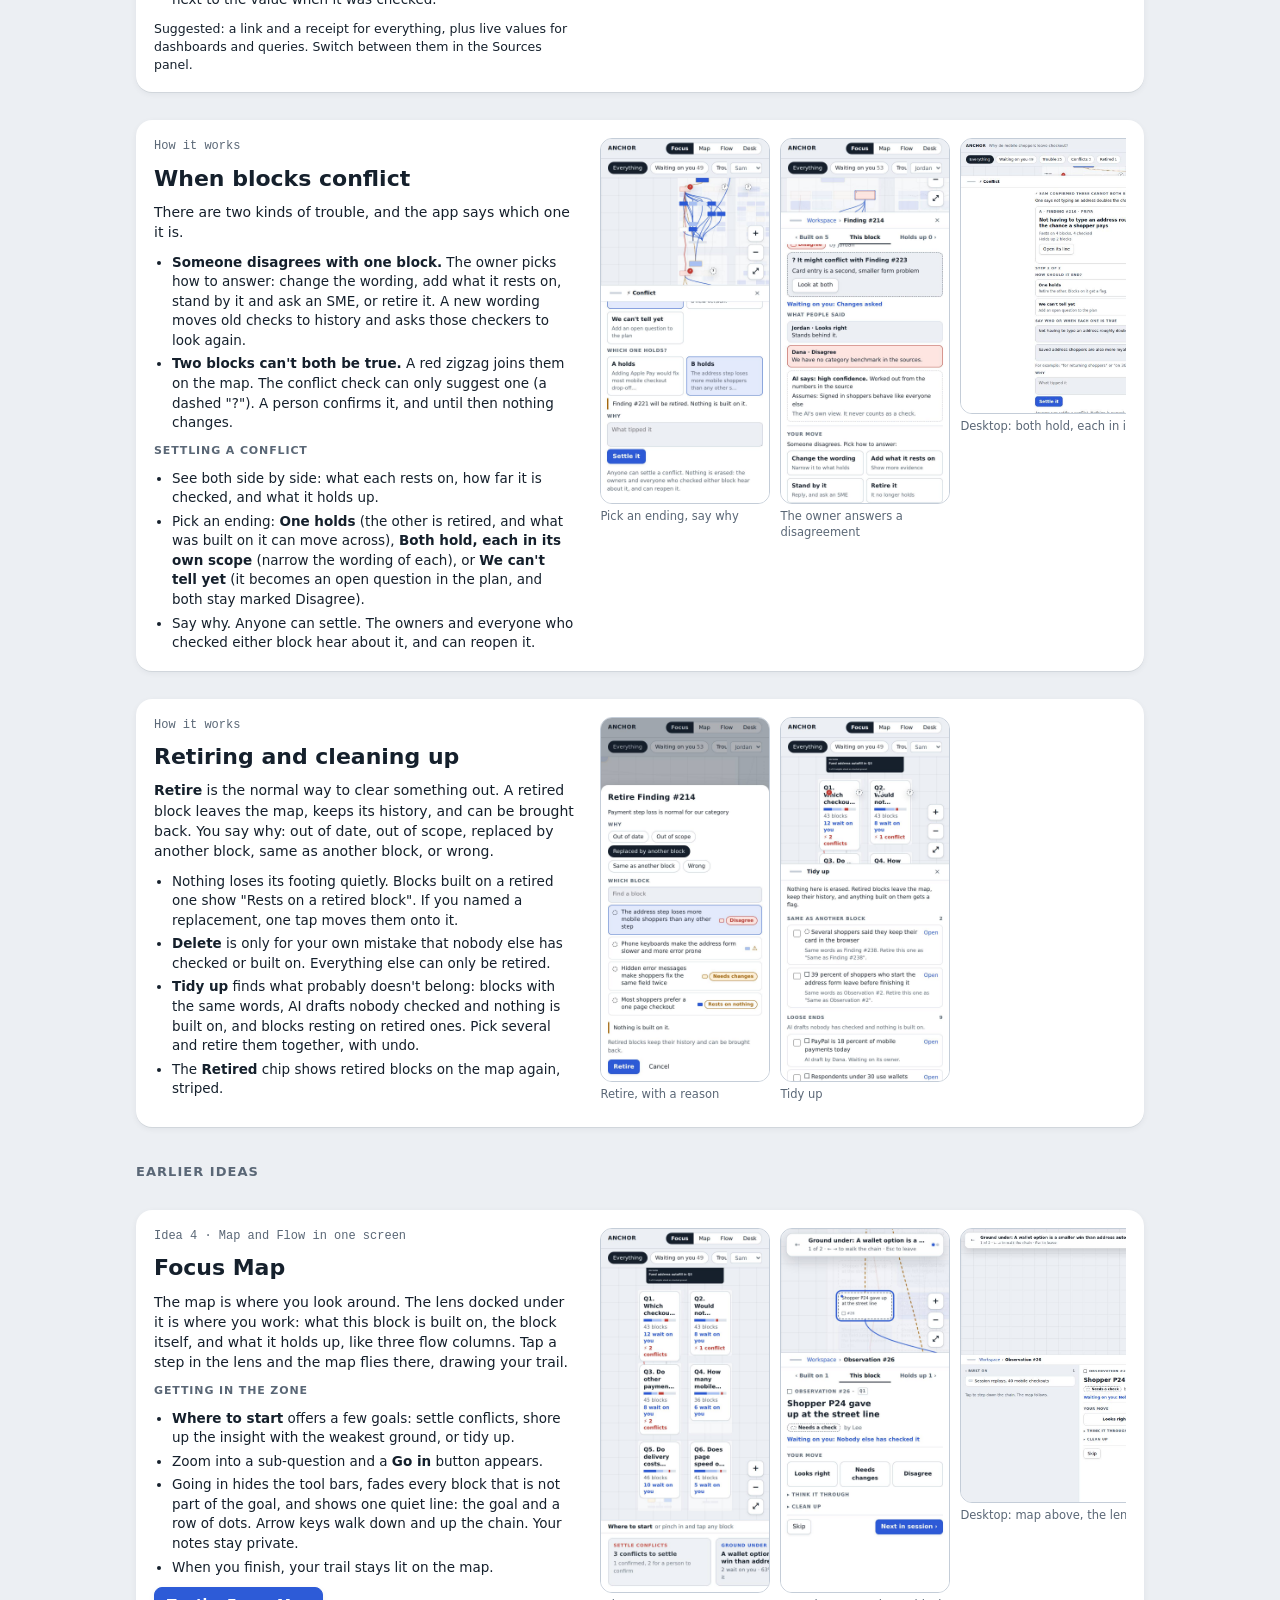
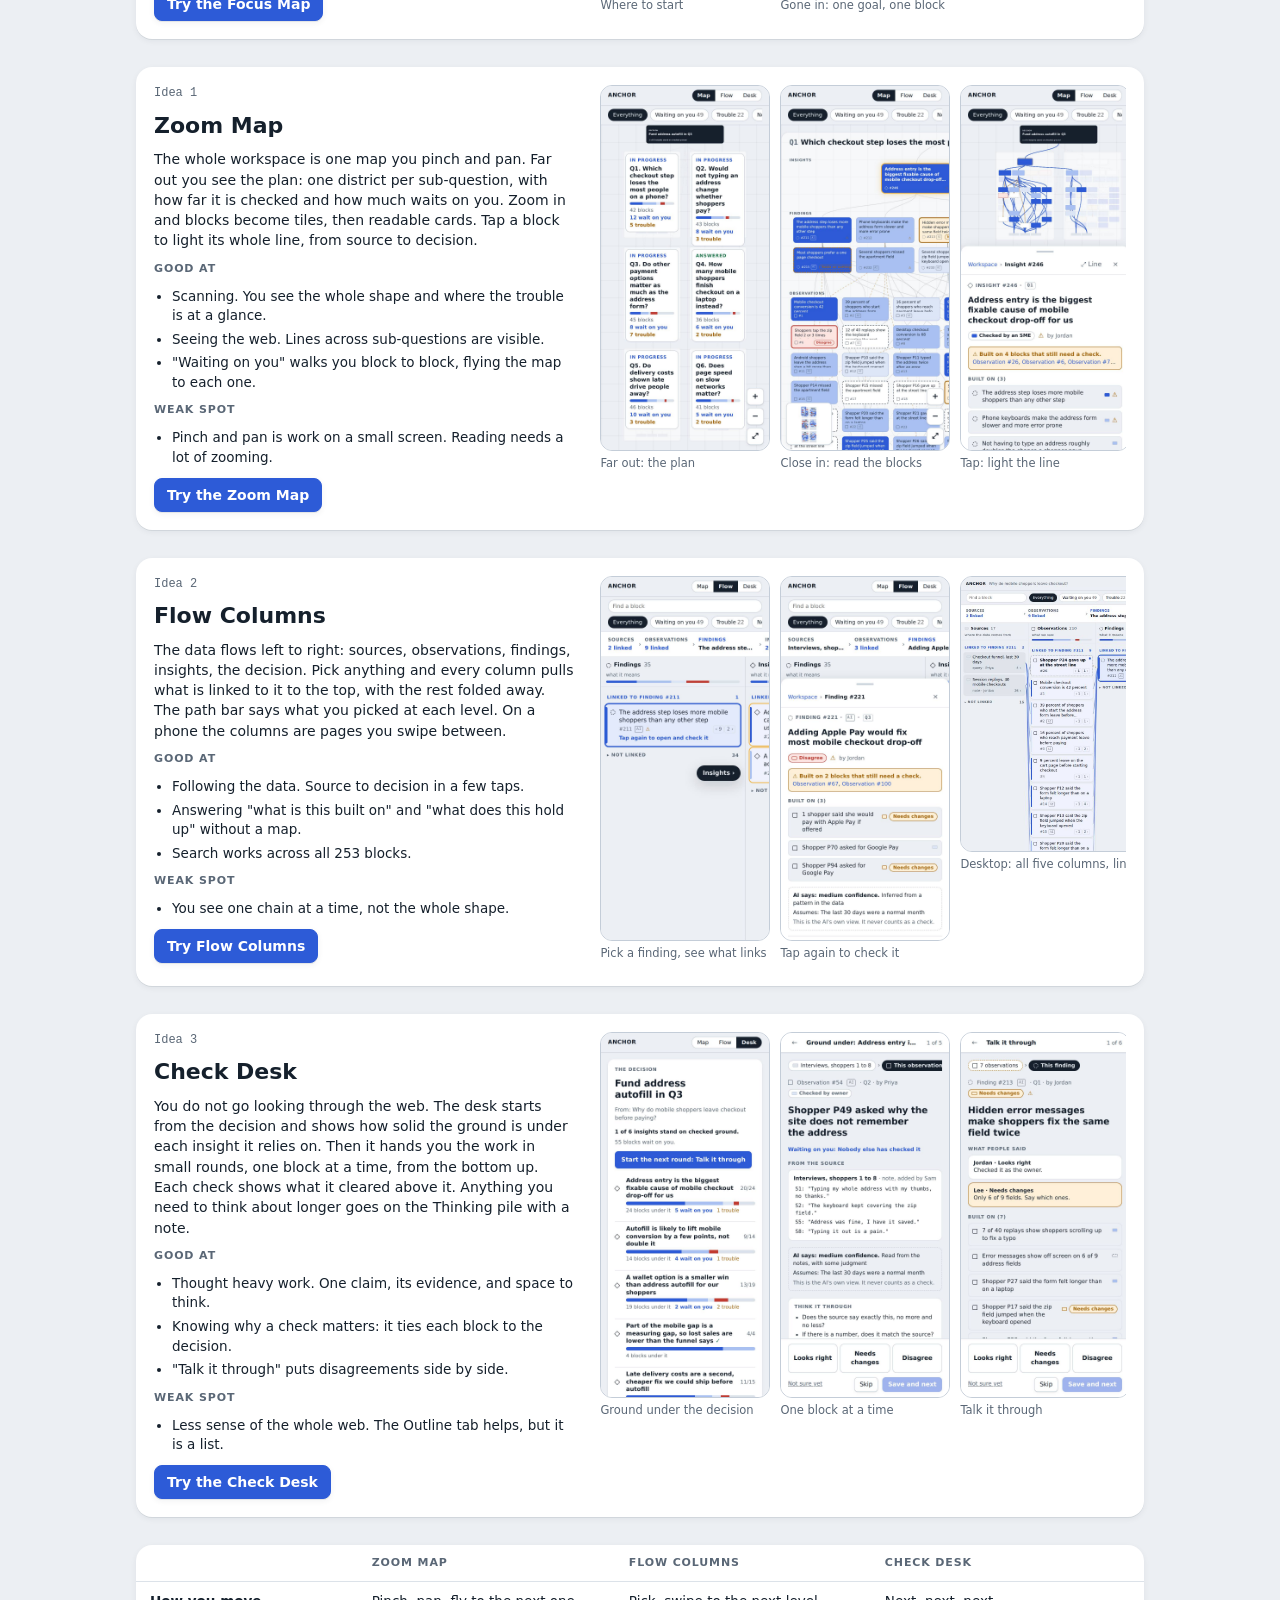
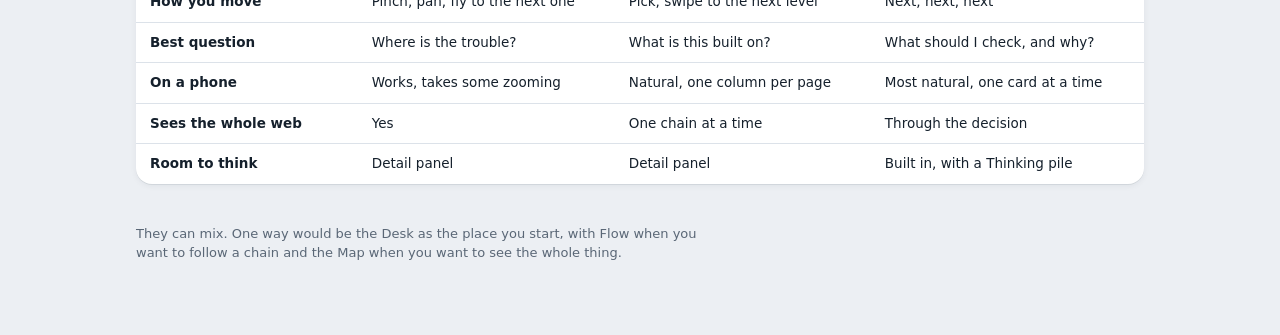
==== commit 60d9de73: "Add the Workbench: pick Map or Flow, with sources kept as links One workspace with two views the per" ====
--- a/prototypes/workspace-scale/index.html
+++ b/prototypes/workspace-scale/index.html
@@ -45,19 +45,107 @@
 <header class="bar">
   <span class="brand">ANCHOR</span>
   <span class="wsname">Prototypes for big workspaces</span>
-  <nav class="protos" aria-label="Prototypes"><a href="focus.html">Focus</a><a href="map.html">Map</a><a href="flow.html">Flow</a><a href="desk.html">Desk</a></nav>
+  <a class="btn primary" href="workbench.html" style="margin-left:auto;text-decoration:none">Open the Workbench</a>
 </header>
 <main class="page">
   <section class="intro">
     <h1>Workspace at Scale</h1>
-    <p>When a workspace grows past a few dozen blocks, the Build view turns into a wall of boxes and lines. It gets hard to see where the data flows, which findings rest on what, and what to check next. Below are four ways to handle that, all on the same big sample workspace. The newest, Focus Map, mixes the Map and Flow ideas, and shows how conflicts get settled and how blocks get retired.</p>
+    <p>When a workspace grows past a few dozen blocks, the Build view turns into a wall of boxes and lines. It gets hard to see where the data flows, which findings rest on what, and what to check next. The Workbench at the top is where this landed: two views of the same work, Map or Flow, so each person can pick the one that suits them. It also shows how sources work as links, how conflicts get settled, and how blocks get retired. The earlier ideas are further down, all on the same big sample workspace.</p>
     <div class="facts"><span><b>253</b> blocks</span><span><b>17</b> sources</span><span><b>6</b> sub-questions</span><span><b>1</b> decision</span><span>You are <b>Sam</b>, an SME</span></div>
     <p class="note">Each one is clickable and works on a phone. Checks you make stay until you reload. Nothing talks to the real core.</p>
   </section>
 
-  <section class="idea new" aria-labelledby="i4">
-    <div class="txt">
-      <span class="num">Idea 4 · Map and Flow together</span>
+  <section class="idea new" aria-labelledby="wb">
+    <div class="txt">
+      <span class="num">Where it landed</span>
+      <h2 id="wb">The Workbench: Map or Flow</h2>
+      <p>One workspace, two views you pick between at the top. Your pick is remembered. Switching keeps your place: the block you have open, your trail, and any session you are in.</p>
+      <h3>Map</h3>
+      <ul><li>See the whole shape. Zoom from the plan down to single blocks.</li><li>Tap a block to light its line. The lens under the map shows what it is built on, the block, and what it holds up.</li></ul>
+      <h3>Flow</h3>
+      <ul><li>Follow the data left to right, from sources to the decision.</li><li>Pick a block and every column pulls what is linked to it to the top. The path bar says what is picked at each level.</li><li>The detail sits on the right, or slides up on a phone. Search works across every block.</li></ul>
+      <h3>The same in both</h3>
+      <ul><li><b>Where to start</b> and <b>Go in</b> for focused sessions, with a Map or Flow switch inside the session.</li><li>Your trail, conflicts, retiring, tidy up, and sources.</li></ul>
+      <a class="btn primary try" href="workbench.html">Open the Workbench</a>
+    </div>
+    <div class="shots">
+      <figure class="ph"><img src="shots/wb-phone-map.jpg" alt="Workbench Map view on a phone" loading="lazy"><figcaption>Map view</figcaption></figure>
+      <figure class="ph"><img src="shots/wb-phone-flow.jpg" alt="Workbench Flow view on a phone with a finding picked" loading="lazy"><figcaption>Flow view</figcaption></figure>
+      <figure class="ph"><img src="shots/wb-phone-flowzone.jpg" alt="A focused session in Flow view on a phone" loading="lazy"><figcaption>Gone in, in Flow</figcaption></figure>
+      <figure class="dk"><img src="shots/wb-desk-flow.jpg" alt="Workbench Flow view on a desktop" loading="lazy"><figcaption>Desktop: Flow</figcaption></figure>
+      <figure class="dk"><img src="shots/wb-desk-map.jpg" alt="Workbench Map view on a desktop" loading="lazy"><figcaption>Desktop: Map</figcaption></figure>
+    </div>
+  </section>
+
+  <section class="idea" aria-labelledby="src">
+    <div class="txt">
+      <span class="num">How it works</span>
+      <h2 id="src">Sources are links, not copies</h2>
+      <p>A source is a link to where the information really lives: a dashboard, a sheet, a query, a recording, a doc. ANCHOR never keeps a pasted copy. Each observation says the exact spot it comes from, like "S7 at 18:02", "Row 4", or a dashboard tile. <b>Open at this spot</b> takes you there, and <b>Matches the source</b> checks the block against the real thing.</p>
+      <ul>
+        <li><b>Why:</b> the source stays clear and open to anyone with access, and there is no copy for a person or an AI to misquote or quietly change.</li>
+        <li><b>No exact spot:</b> an AI block that does not say where it comes from is flagged, because nobody can check it. Anyone can add the spot.</li>
+        <li><b>Source health:</b> the Sources button counts links that need a look: changed since checked, no access (ask the owner), broken (fix the link once, every block keeps its spot), or not opened in a while.</li>
+        <li><b>Add a source</b> by pasting a link. ANCHOR works out what kind it is. An AI tool adds sources the same way over MCP.</li>
+      </ul>
+      <h3>Three ways to keep them, to compare</h3>
+      <ul><li><b>Link only:</b> just the link and the spot.</li><li><b>Link and a receipt:</b> the tool also captures the exact words or number at the spot, with a fingerprint, so you can see when the source changed. Nobody types it.</li><li><b>Live link:</b> for dashboards and queries, today's value sits next to the value when it was checked.</li></ul>
+      <p class="small">Suggested: a link and a receipt for everything, plus live values for dashboards and queries. Switch between them in the Sources panel.</p>
+    </div>
+    <div class="shots">
+      <figure class="ph"><img src="shots/wb-phone-receipt.jpg" alt="An observation citing a dashboard tile, with a receipt that no longer matches" loading="lazy"><figcaption>A link, a spot, and a receipt</figcaption></figure>
+      <figure class="ph"><img src="shots/wb-phone-preview.jpg" alt="The source opened at the spot the block cites" loading="lazy"><figcaption>Open at this spot</figcaption></figure>
+      <figure class="ph"><img src="shots/wb-phone-library.jpg" alt="The Sources panel with three ways to keep sources" loading="lazy"><figcaption>Sources panel</figcaption></figure>
+      <figure class="dk"><img src="shots/wb-desk-live.jpg" alt="A live link showing today's value next to the checked value" loading="lazy"><figcaption>Live link: the number moved</figcaption></figure>
+      <figure class="dk"><img src="shots/wb-desk-source.jpg" alt="A source and every observation that cites it, with its spot" loading="lazy"><figcaption>A source and what cites it</figcaption></figure>
+    </div>
+  </section>
+
+  <section class="idea" aria-labelledby="c1">
+    <div class="txt">
+      <span class="num">How it works</span>
+      <h2 id="c1">When blocks conflict</h2>
+      <p>There are two kinds of trouble, and the app says which one it is.</p>
+      <ul>
+        <li><b>Someone disagrees with one block.</b> The owner picks how to answer: change the wording, add what it rests on, stand by it and ask an SME, or retire it. A new wording moves old checks to history and asks those checkers to look again.</li>
+        <li><b>Two blocks can't both be true.</b> A red zigzag joins them on the map. The conflict check can only suggest one (a dashed "?"). A person confirms it, and until then nothing changes.</li>
+      </ul>
+      <h3>Settling a conflict</h3>
+      <ul>
+        <li>See both side by side: what each rests on, how far it is checked, and what it holds up.</li>
+        <li>Pick an ending: <b>One holds</b> (the other is retired, and what was built on it can move across), <b>Both hold, each in its own scope</b> (narrow the wording of each), or <b>We can't tell yet</b> (it becomes an open question in the plan, and both stay marked Disagree).</li>
+        <li>Say why. Anyone can settle. The owners and everyone who checked either block hear about it, and can reopen it.</li>
+      </ul>
+    </div>
+    <div class="shots">
+      <figure class="ph"><img src="shots/phone-focus-conflict.jpg" alt="Settling a conflict on a phone: pick which one holds and say why" loading="lazy"><figcaption>Pick an ending, say why</figcaption></figure>
+      <figure class="ph"><img src="shots/phone-focus-owner.jpg" alt="The owner's four ways to answer a disagreement" loading="lazy"><figcaption>The owner answers a disagreement</figcaption></figure>
+      <figure class="dk"><img src="shots/desktop-focus-conflict.jpg" alt="A conflict on a desktop: both blocks side by side, scoping the wording" loading="lazy"><figcaption>Desktop: both hold, each in its own scope</figcaption></figure>
+    </div>
+  </section>
+
+  <section class="idea" aria-labelledby="c2">
+    <div class="txt">
+      <span class="num">How it works</span>
+      <h2 id="c2">Retiring and cleaning up</h2>
+      <p><b>Retire</b> is the normal way to clear something out. A retired block leaves the map, keeps its history, and can be brought back. You say why: out of date, out of scope, replaced by another block, same as another block, or wrong.</p>
+      <ul>
+        <li>Nothing loses its footing quietly. Blocks built on a retired one show "Rests on a retired block". If you named a replacement, one tap moves them onto it.</li>
+        <li><b>Delete</b> is only for your own mistake that nobody else has checked or built on. Everything else can only be retired.</li>
+        <li><b>Tidy up</b> finds what probably doesn't belong: blocks with the same words, AI drafts nobody checked and nothing is built on, and blocks resting on retired ones. Pick several and retire them together, with undo.</li>
+        <li>The <b>Retired</b> chip shows retired blocks on the map again, striped.</li>
+      </ul>
+    </div>
+    <div class="shots">
+      <figure class="ph"><img src="shots/phone-focus-retire.jpg" alt="Retiring a block on a phone: pick a reason and a replacement" loading="lazy"><figcaption>Retire, with a reason</figcaption></figure>
+      <figure class="ph"><img src="shots/phone-focus-tidy.jpg" alt="Tidy up on a phone: duplicates and loose ends to retire" loading="lazy"><figcaption>Tidy up</figcaption></figure>
+    </div>
+  </section>
+
+  <h2 class="earlier">Earlier ideas</h2>
+  <section class="idea" aria-labelledby="i4">
+    <div class="txt">
+      <span class="num">Idea 4 · Map and Flow in one screen</span>
       <h2 id="i4">Focus Map</h2>
       <p>The map is where you look around. The lens docked under it is where you work: what this block is built on, the block itself, and what it holds up, like three flow columns. Tap a step in the lens and the map flies there, drawing your trail.</p>
       <h3>Getting in the zone</h3>
@@ -70,49 +158,6 @@
       <figure class="dk"><img src="shots/desktop-focus-zone.jpg" alt="Focus Map on a desktop in focus mode: map above, three-column lens below" loading="lazy"><figcaption>Desktop: map above, the lens below</figcaption></figure>
     </div>
   </section>
-
-  <section class="idea" aria-labelledby="c1">
-    <div class="txt">
-      <span class="num">How it works</span>
-      <h2 id="c1">When blocks conflict</h2>
-      <p>There are two kinds of trouble, and the app says which one it is.</p>
-      <ul>
-        <li><b>Someone disagrees with one block.</b> The owner picks how to answer: change the wording, add what it rests on, stand by it and ask an SME, or retire it. A new wording moves old checks to history and asks those checkers to look again.</li>
-        <li><b>Two blocks can't both be true.</b> A red zigzag joins them on the map. The conflict check can only suggest one (a dashed "?"). A person confirms it, and until then nothing changes.</li>
-      </ul>
-      <h3>Settling a conflict</h3>
-      <ul>
-        <li>See both side by side: what each rests on, how far it is checked, and what it holds up.</li>
-        <li>Pick an ending: <b>One holds</b> (the other is retired, and what was built on it can move across), <b>Both hold, each in its own scope</b> (narrow the wording of each), or <b>We can't tell yet</b> (it becomes an open question in the plan, and both stay marked Disagree).</li>
-        <li>Say why. Anyone can settle. The owners and everyone who checked either block hear about it, and can reopen it.</li>
-      </ul>
-    </div>
-    <div class="shots">
-      <figure class="ph"><img src="shots/phone-focus-conflict.jpg" alt="Settling a conflict on a phone: pick which one holds and say why" loading="lazy"><figcaption>Pick an ending, say why</figcaption></figure>
-      <figure class="ph"><img src="shots/phone-focus-owner.jpg" alt="The owner's four ways to answer a disagreement" loading="lazy"><figcaption>The owner answers a disagreement</figcaption></figure>
-      <figure class="dk"><img src="shots/desktop-focus-conflict.jpg" alt="A conflict on a desktop: both blocks side by side, scoping the wording" loading="lazy"><figcaption>Desktop: both hold, each in its own scope</figcaption></figure>
-    </div>
-  </section>
-
-  <section class="idea" aria-labelledby="c2">
-    <div class="txt">
-      <span class="num">How it works</span>
-      <h2 id="c2">Retiring and cleaning up</h2>
-      <p><b>Retire</b> is the normal way to clear something out. A retired block leaves the map, keeps its history, and can be brought back. You say why: out of date, out of scope, replaced by another block, same as another block, or wrong.</p>
-      <ul>
-        <li>Nothing loses its footing quietly. Blocks built on a retired one show "Rests on a retired block". If you named a replacement, one tap moves them onto it.</li>
-        <li><b>Delete</b> is only for your own mistake that nobody else has checked or built on. Everything else can only be retired.</li>
-        <li><b>Tidy up</b> finds what probably doesn't belong: blocks with the same words, AI drafts nobody checked and nothing is built on, and blocks resting on retired ones. Pick several and retire them together, with undo.</li>
-        <li>The <b>Retired</b> chip shows retired blocks on the map again, striped.</li>
-      </ul>
-    </div>
-    <div class="shots">
-      <figure class="ph"><img src="shots/phone-focus-retire.jpg" alt="Retiring a block on a phone: pick a reason and a replacement" loading="lazy"><figcaption>Retire, with a reason</figcaption></figure>
-      <figure class="ph"><img src="shots/phone-focus-tidy.jpg" alt="Tidy up on a phone: duplicates and loose ends to retire" loading="lazy"><figcaption>Tidy up</figcaption></figure>
-    </div>
-  </section>
-
-  <h2 class="earlier">The first three ideas</h2>
   <section class="idea" aria-labelledby="i1">
     <div class="txt">
       <span class="num">Idea 1</span>
